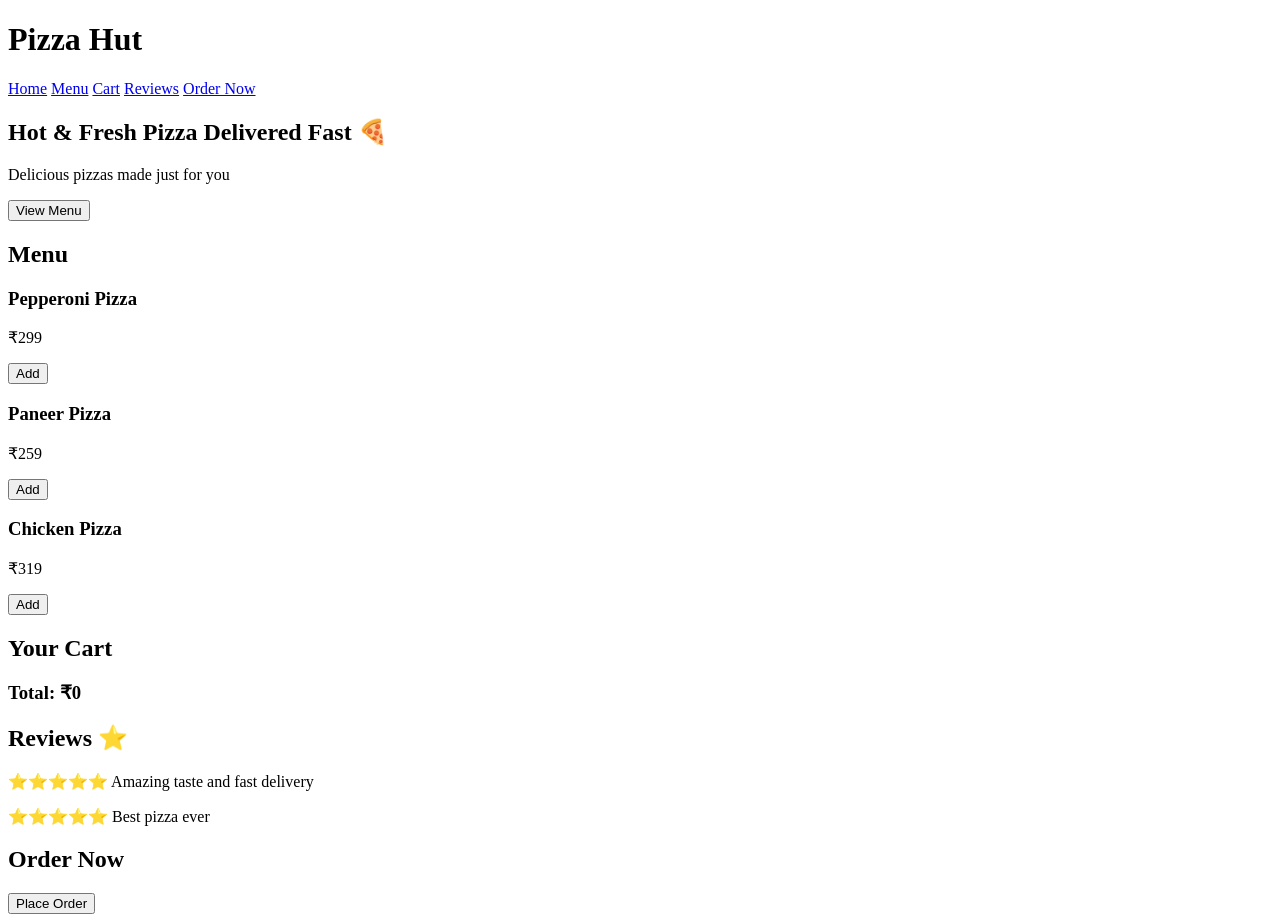
==== index.html @ 795f5e64 "Add initial HTML structure for Pizza Hut website" ====
<!DOCTYPE html>
<html lang="en">
<head>
  <meta charset="UTF-8" />
  <title>Pizza Hut | Order Pizza Online</title>
  <link rel="stylesheet" href="style.css">
</head>
<body>

<header>
  <h1 class="logo">Pizza Hut</h1>
  <nav>
    <a href="#home">Home</a>
    <a href="#menu">Menu</a>
    <a href="#cart">Cart</a>
    <a href="#reviews">Reviews</a>
    <a href="#order">Order Now</a>
  </nav>
</header>

<section id="home" class="hero">
  <h2>Hot & Fresh Pizza Delivered Fast 🍕</h2>
  <p>Delicious pizzas made just for you</p>
  <button onclick="scrollToMenu()">View Menu</button>
</section>

<section id="menu">
  <h2>Menu</h2>

  <div class="menu-item">
    <h3>Pepperoni Pizza</h3>
    <p>₹299</p>
    <button onclick="addToCart('Pepperoni Pizza',299)">Add</button>
  </div>

  <div class="menu-item">
    <h3>Paneer Pizza</h3>
    <p>₹259</p>
    <button onclick="addToCart('Paneer Pizza',259)">Add</button>
  </div>

  <div class="menu-item">
    <h3>Chicken Pizza</h3>
    <p>₹319</p>
    <button onclick="addToCart('Chicken Pizza',319)">Add</button>
  </div>
</section>

<section id="cart">
  <h2>Your Cart</h2>
  <ul id="cartItems"></ul>
  <h3>Total: ₹<span id="total">0</span></h3>
</section>

<section id="reviews">
  <h2>Reviews ⭐</h2>
  <p>⭐⭐⭐⭐⭐ Amazing taste and fast delivery</p>
  <p>⭐⭐⭐⭐⭐ Best pizza ever</p>
</section>

<section id="order">
  <h2>Order Now</h2>
  <button onclick="placeOrder()">Place Order</button>
</section>

<script src="script.js"></script>
</body>
</html>
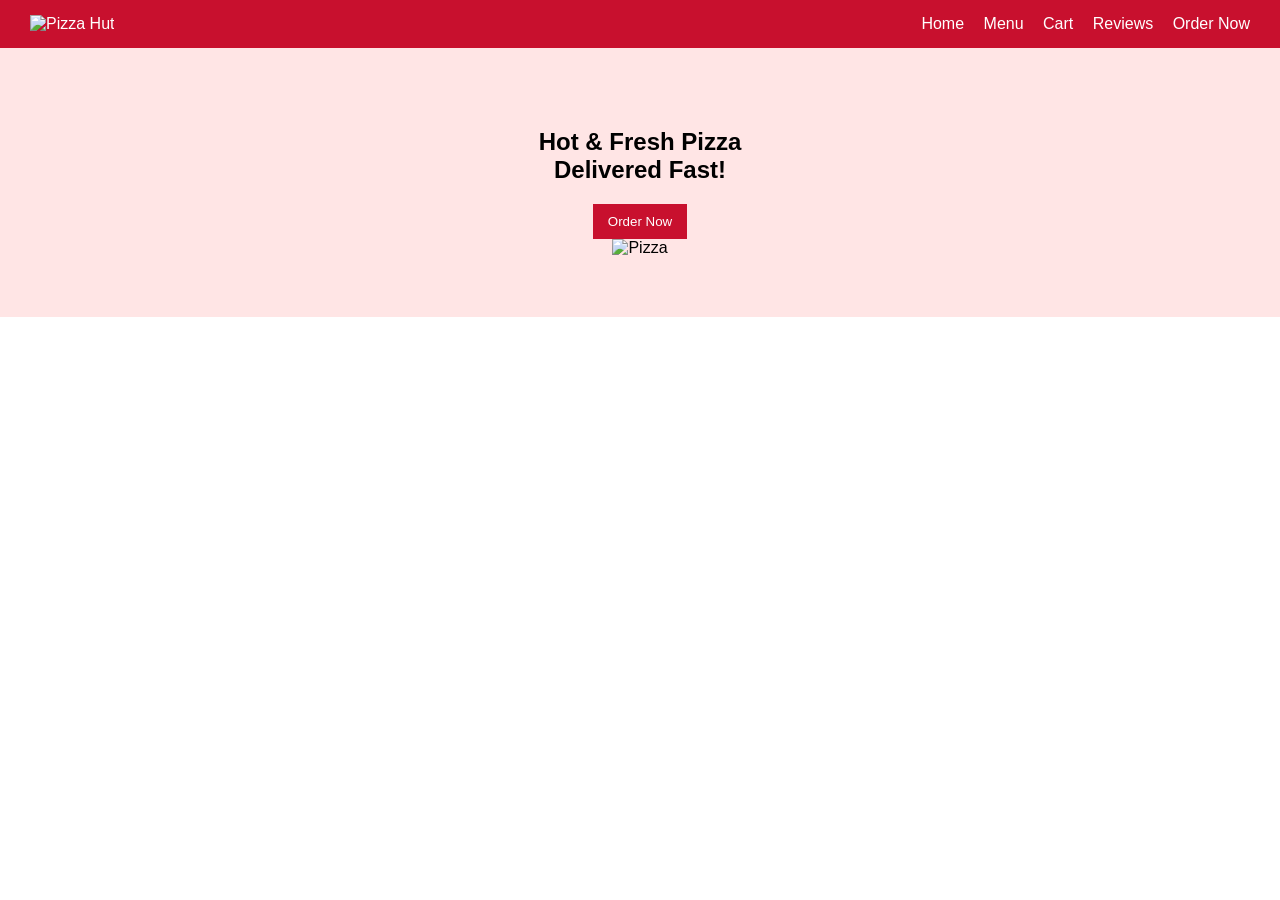
==== commit c042a3c6: "Refactor HTML structure and update header section" ====
--- a/index.html
+++ b/index.html
@@ -2,67 +2,38 @@
 <html lang="en">
 <head>
   <meta charset="UTF-8" />
-  <title>Pizza Hut | Order Pizza Online</title>
-  <link rel="stylesheet" href="style.css">
+  <title>Pizza Hut</title>
+  <link rel="stylesheet" href="style.css" />
 </head>
 <body>
 
-<header>
-  <h1 class="logo">Pizza Hut</h1>
-  <nav>
-    <a href="#home">Home</a>
-    <a href="#menu">Menu</a>
-    <a href="#cart">Cart</a>
-    <a href="#reviews">Reviews</a>
-    <a href="#order">Order Now</a>
-  </nav>
-</header>
+  <!-- HEADER -->
+  <header class="navbar">
+    <div class="logo">
+      <img src="images/logo.png" alt="Pizza Hut">
+    </div>
+    <nav>
+      <a href="#">Home</a>
+      <a href="#">Menu</a>
+      <a href="#">Cart</a>
+      <a href="#">Reviews</a>
+      <a class="order-btn" href="#">Order Now</a>
+    </nav>
+  </header>
 
-<section id="home" class="hero">
-  <h2>Hot & Fresh Pizza Delivered Fast 🍕</h2>
-  <p>Delicious pizzas made just for you</p>
-  <button onclick="scrollToMenu()">View Menu</button>
-</section>
+  <!-- HERO SECTION -->
+  <section class="hero">
+    <div class="hero-text">
+      <h1>Hot & Fresh Pizza<br>Delivered Fast!</h1>
+      <button>Order Now</button>
+    </div>
 
-<section id="menu">
-  <h2>Menu</h2>
+    <!-- CIRCULAR CAROUSEL -->
+    <div class="carousel">
+      <img id="pizzaImage" src="images/pizza1.jpg" alt="Pizza">
+    </div>
+  </section>
 
-  <div class="menu-item">
-    <h3>Pepperoni Pizza</h3>
-    <p>₹299</p>
-    <button onclick="addToCart('Pepperoni Pizza',299)">Add</button>
-  </div>
-
-  <div class="menu-item">
-    <h3>Paneer Pizza</h3>
-    <p>₹259</p>
-    <button onclick="addToCart('Paneer Pizza',259)">Add</button>
-  </div>
-
-  <div class="menu-item">
-    <h3>Chicken Pizza</h3>
-    <p>₹319</p>
-    <button onclick="addToCart('Chicken Pizza',319)">Add</button>
-  </div>
-</section>
-
-<section id="cart">
-  <h2>Your Cart</h2>
-  <ul id="cartItems"></ul>
-  <h3>Total: ₹<span id="total">0</span></h3>
-</section>
-
-<section id="reviews">
-  <h2>Reviews ⭐</h2>
-  <p>⭐⭐⭐⭐⭐ Amazing taste and fast delivery</p>
-  <p>⭐⭐⭐⭐⭐ Best pizza ever</p>
-</section>
-
-<section id="order">
-  <h2>Order Now</h2>
-  <button onclick="placeOrder()">Place Order</button>
-</section>
-
-<script src="script.js"></script>
+  <script src="script.js"></script>
 </body>
 </html>
--- a/style.css
+++ b/style.css
@@ -0,0 +1,42 @@
+body {
+  font-family: Arial, sans-serif;
+  margin: 0;
+}
+
+header {
+  background: #c8102e;
+  color: white;
+  padding: 15px 30px;
+  display: flex;
+  justify-content: space-between;
+}
+
+nav a {
+  color: white;
+  margin-left: 15px;
+  text-decoration: none;
+}
+
+.hero {
+  background: #ffe5e5;
+  text-align: center;
+  padding: 60px;
+}
+
+button {
+  background: #c8102e;
+  color: white;
+  border: none;
+  padding: 10px 15px;
+  cursor: pointer;
+}
+
+section {
+  padding: 40px;
+}
+
+.menu-item {
+  border: 1px solid #ddd;
+  padding: 15px;
+  margin-bottom: 15px;
+}
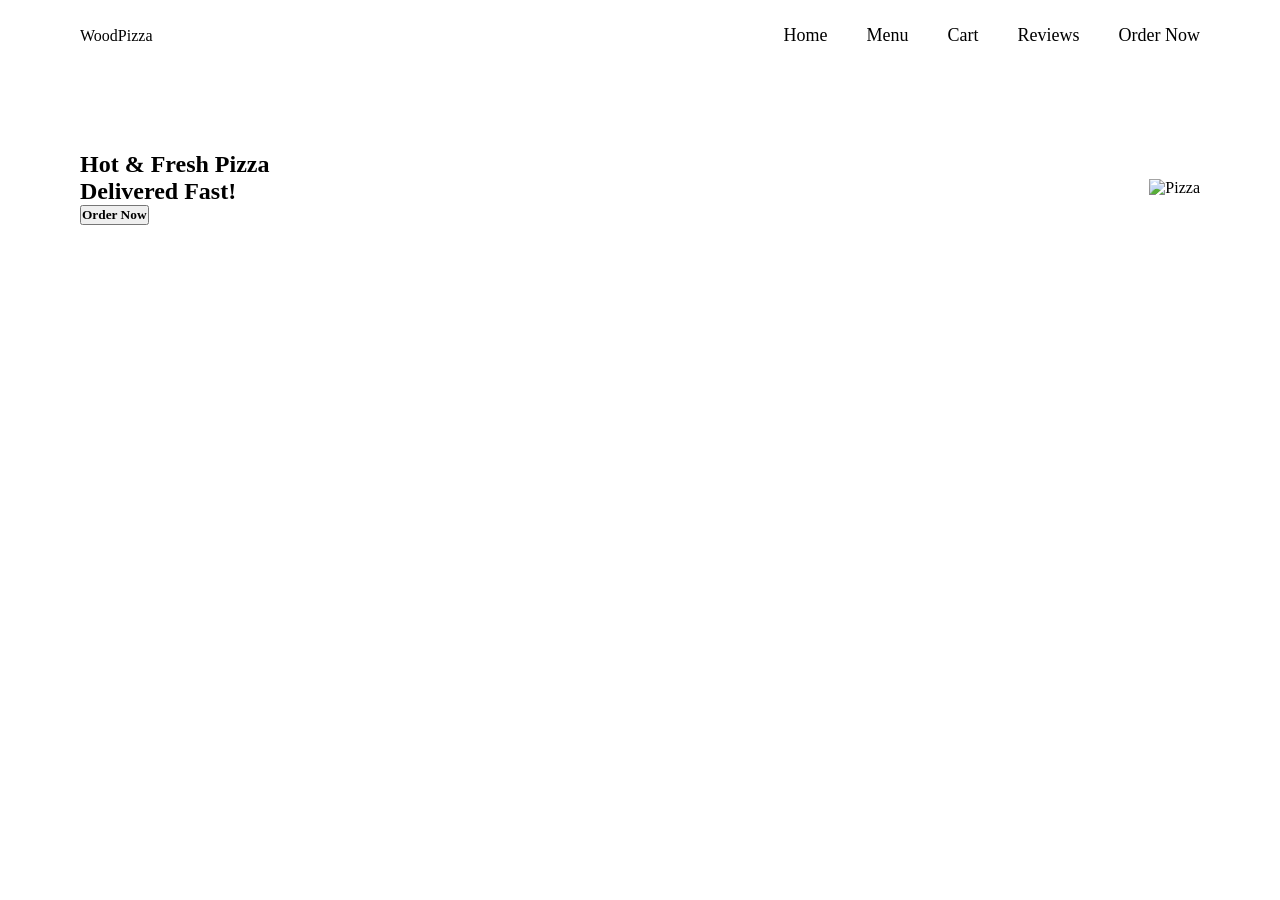
==== commit 70cb0d23: "Update HTML structure and branding from Pizza Hut to WoodPizza" ====
--- a/index.html
+++ b/index.html
@@ -1,39 +1,40 @@
 <!DOCTYPE html>
 <html lang="en">
 <head>
-  <meta charset="UTF-8" />
-  <title>Pizza Hut</title>
-  <link rel="stylesheet" href="style.css" />
+    <meta charset="UTF-8">
+    <title>WoodPizza</title>
+    <link rel="stylesheet" href="style.css">
 </head>
 <body>
 
-  <!-- HEADER -->
-  <header class="navbar">
+<!-- NAVBAR -->
+<header class="navbar">
     <div class="logo">
-      <img src="images/logo.png" alt="Pizza Hut">
-    </div>
-    <nav>
-      <a href="#">Home</a>
-      <a href="#">Menu</a>
-      <a href="#">Cart</a>
-      <a href="#">Reviews</a>
-      <a class="order-btn" href="#">Order Now</a>
-    </nav>
-  </header>
-
-  <!-- HERO SECTION -->
-  <section class="hero">
-    <div class="hero-text">
-      <h1>Hot & Fresh Pizza<br>Delivered Fast!</h1>
-      <button>Order Now</button>
+        <span class="wood">Wood</span><span class="pizza">Pizza</span>
     </div>
 
-    <!-- CIRCULAR CAROUSEL -->
-    <div class="carousel">
-      <img id="pizzaImage" src="images/pizza1.jpg" alt="Pizza">
+    <nav>
+        <a href="#">Home</a>
+        <a href="#">Menu</a>
+        <a href="#">Cart</a>
+        <a href="#">Reviews</a>
+        <a href="#" class="btn">Order Now</a>
+    </nav>
+</header>
+
+<!-- HERO SECTION -->
+<section class="hero">
+    <div class="content">
+        <h1>Hot & Fresh Pizza<br>Delivered Fast!</h1>
+        <button class="order-btn">Order Now</button>
     </div>
-  </section>
 
-  <script src="script.js"></script>
+    <!-- CIRCULAR IMAGE CAROUSEL -->
+    <div class="pizza-container">
+        <img id="pizzaImage" src="p1.jpg" alt="Pizza">
+    </div>
+</section>
+
+<script src="script.js"></script>
 </body>
 </html>
--- a/style.css
+++ b/style.css
@@ -1,42 +1,74 @@
-body {
-  font-family: Arial, sans-serif;
+* {
   margin: 0;
+  padding: 0;
+  box-sizing: border-box;
+  font-family: 'Georgia', serif;
 }
 
-header {
-  background: #c8102e;
-  color: white;
-  padding: 15px 30px;
+body {
+  background: #fff;
+}
+
+/* NAVBAR */
+.navbar {
   display: flex;
   justify-content: space-between;
+  align-items: center;
+  padding: 25px 80px;
+}
+
+.logo img {
+  width: 80px;
 }
 
 nav a {
-  color: white;
-  margin-left: 15px;
+  margin-left: 35px;
   text-decoration: none;
+  color: #000;
+  font-size: 18px;
 }
 
-.hero {
-  background: #ffe5e5;
-  text-align: center;
-  padding: 60px;
+.order-btn {
+  font-weight: bold;
 }
 
-button {
-  background: #c8102e;
-  color: white;
+/* HERO */
+.hero {
+  display: flex;
+  align-items: center;
+  justify-content: space-between;
+  padding: 80px;
+}
+
+.hero-text h1 {
+  font-size: 48px;
+  line-height: 1.2;
+}
+
+.hero-text button {
+  margin-top: 30px;
+  padding: 15px 40px;
+  font-size: 18px;
+  background: #ef3b3b;
+  color: #fff;
   border: none;
-  padding: 10px 15px;
+  border-radius: 40px;
   cursor: pointer;
 }
 
-section {
-  padding: 40px;
+/* CAROUSEL */
+.carousel {
+  width: 380px;
+  height: 380px;
+  border-radius: 50%;
+  overflow: hidden;
+  box-shadow: 0 25px 60px rgba(0,0,0,0.25);
 }
 
-.menu-item {
-  border: 1px solid #ddd;
-  padding: 15px;
-  margin-bottom: 15px;
+.carousel img {
+  width: 100%;
+  height: 100%;
+  object-fit: cover;
+  border-radius: 50%;
+  transition: opacity 0.5s ease-in-out;
 }
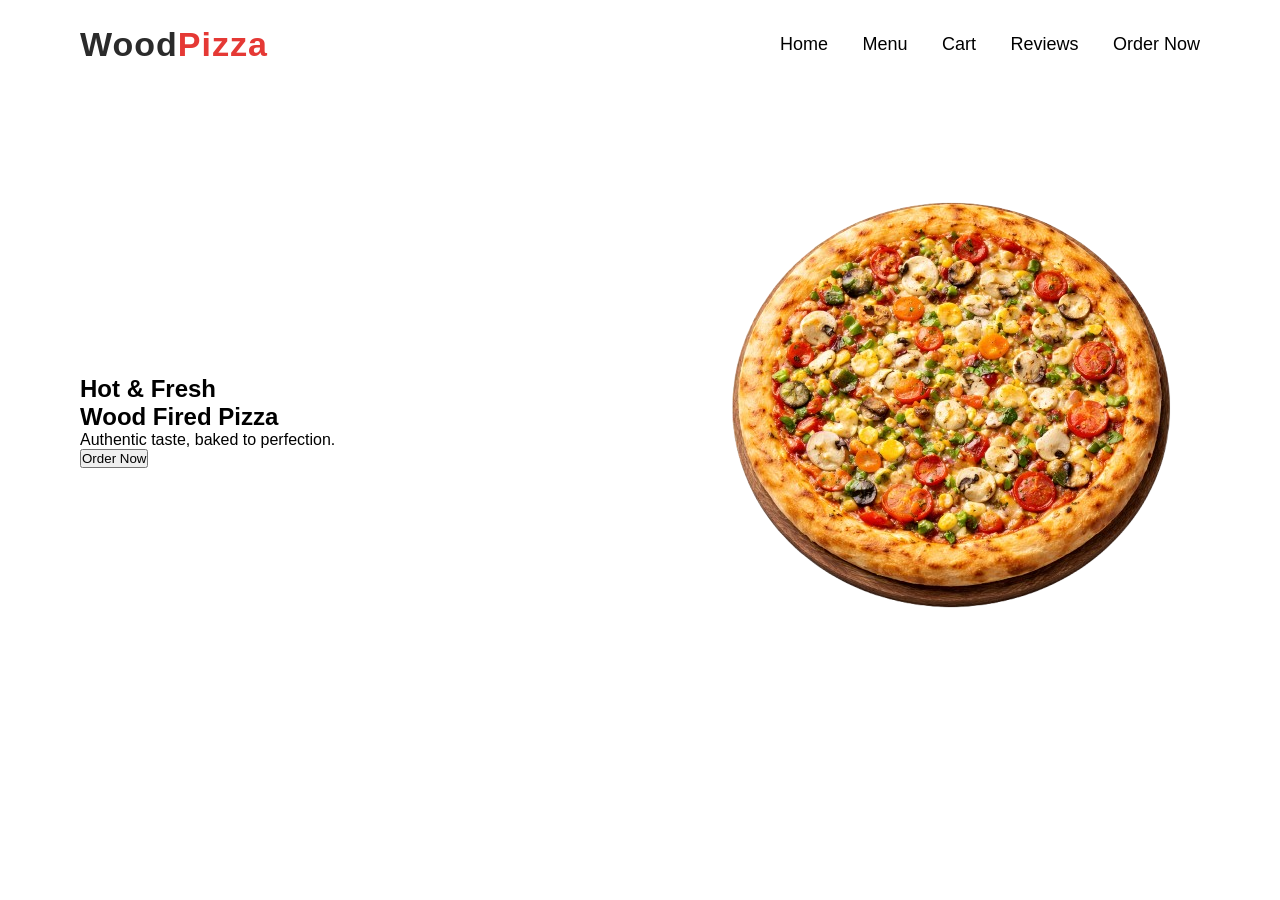
==== commit b3963580: "Refactor HTML structure and update elements" ====
--- a/index.html
+++ b/index.html
@@ -1,38 +1,42 @@
 <!DOCTYPE html>
 <html lang="en">
 <head>
-    <meta charset="UTF-8">
-    <title>WoodPizza</title>
-    <link rel="stylesheet" href="style.css">
+  <meta charset="UTF-8">
+  <title>WoodPizza</title>
+  <link rel="stylesheet" href="style.css">
 </head>
 <body>
 
 <!-- NAVBAR -->
 <header class="navbar">
-    <div class="logo">
-        <span class="wood">Wood</span><span class="pizza">Pizza</span>
-    </div>
+  <div class="logo">
+    <span class="wood">Wood</span><span class="pizza">Pizza</span>
+  </div>
 
-    <nav>
-        <a href="#">Home</a>
-        <a href="#">Menu</a>
-        <a href="#">Cart</a>
-        <a href="#">Reviews</a>
-        <a href="#" class="btn">Order Now</a>
-    </nav>
+  <nav>
+    <a href="#">Home</a>
+    <a href="#">Menu</a>
+    <a href="#">Cart</a>
+    <a href="#">Reviews</a>
+    <a href="#" class="order-link">Order Now</a>
+  </nav>
 </header>
 
 <!-- HERO SECTION -->
 <section class="hero">
-    <div class="content">
-        <h1>Hot & Fresh Pizza<br>Delivered Fast!</h1>
-        <button class="order-btn">Order Now</button>
-    </div>
+  <div class="hero-text">
+    <h1>
+      Hot & Fresh <br>
+      Wood Fired Pizza
+    </h1>
+    <p>Authentic taste, baked to perfection.</p>
+    <button>Order Now</button>
+  </div>
 
-    <!-- CIRCULAR IMAGE CAROUSEL -->
-    <div class="pizza-container">
-        <img id="pizzaImage" src="p1.jpg" alt="Pizza">
-    </div>
+  <!-- CIRCULAR CAROUSEL -->
+  <div class="pizza-circle">
+    <img id="pizzaImage" src="p1.png" alt="Pizza">
+  </div>
 </section>
 
 <script src="script.js"></script>
--- a/style.css
+++ b/style.css
@@ -1,74 +1,87 @@
 * {
-  margin: 0;
-  padding: 0;
-  box-sizing: border-box;
-  font-family: 'Georgia', serif;
+    margin: 0;
+    padding: 0;
+    box-sizing: border-box;
+    font-family: 'Segoe UI', sans-serif;
 }
 
 body {
-  background: #fff;
+    background: #ffffff;
 }
 
 /* NAVBAR */
 .navbar {
-  display: flex;
-  justify-content: space-between;
-  align-items: center;
-  padding: 25px 80px;
+    display: flex;
+    justify-content: space-between;
+    align-items: center;
+    padding: 25px 80px;
 }
 
-.logo img {
-  width: 80px;
+.logo {
+    font-size: 34px;
+    font-weight: 800;
+    letter-spacing: 1px;
 }
 
-nav a {
-  margin-left: 35px;
-  text-decoration: none;
-  color: #000;
-  font-size: 18px;
+.logo .wood {
+    color: #2b2b2b;
 }
 
-.order-btn {
-  font-weight: bold;
+.logo .pizza {
+    color: #e53935;
+}
+
+.navbar nav a {
+    margin-left: 30px;
+    text-decoration: none;
+    color: #000;
+    font-size: 18px;
+}
+
+.navbar .btn {
+    background: #e53935;
+    color: white;
+    padding: 10px 22px;
+    border-radius: 30px;
 }
 
 /* HERO */
 .hero {
-  display: flex;
-  align-items: center;
-  justify-content: space-between;
-  padding: 80px;
+    display: flex;
+    align-items: center;
+    justify-content: space-between;
+    padding: 80px;
 }
 
-.hero-text h1 {
-  font-size: 48px;
-  line-height: 1.2;
+.content h1 {
+    font-size: 50px;
+    line-height: 1.2;
 }
 
-.hero-text button {
-  margin-top: 30px;
-  padding: 15px 40px;
-  font-size: 18px;
-  background: #ef3b3b;
-  color: #fff;
-  border: none;
-  border-radius: 40px;
-  cursor: pointer;
+.order-btn {
+    margin-top: 30px;
+    background: #e53935;
+    color: white;
+    border: none;
+    padding: 15px 35px;
+    font-size: 18px;
+    border-radius: 40px;
+    cursor: pointer;
 }
 
-/* CAROUSEL */
-.carousel {
-  width: 380px;
-  height: 380px;
-  border-radius: 50%;
-  overflow: hidden;
-  box-shadow: 0 25px 60px rgba(0,0,0,0.25);
+/* PIZZA IMAGE */
+.pizza-container {
+    width: 420px;
+    height: 420px;
+    border-radius: 50%;
+    overflow: hidden;
+    box-shadow: 0 25px 50px rgba(0,0,0,0.25);
 }
 
-.carousel img {
-  width: 100%;
-  height: 100%;
-  object-fit: cover;
-  border-radius: 50%;
-  transition: opacity 0.5s ease-in-out;
+.pizza-container img {
+    width: 100%;
+    height: 100%;
+    object-fit: cover;
+    border-radius: 50%;
+    transition: opacity 0.6s ease-in-out;
 }
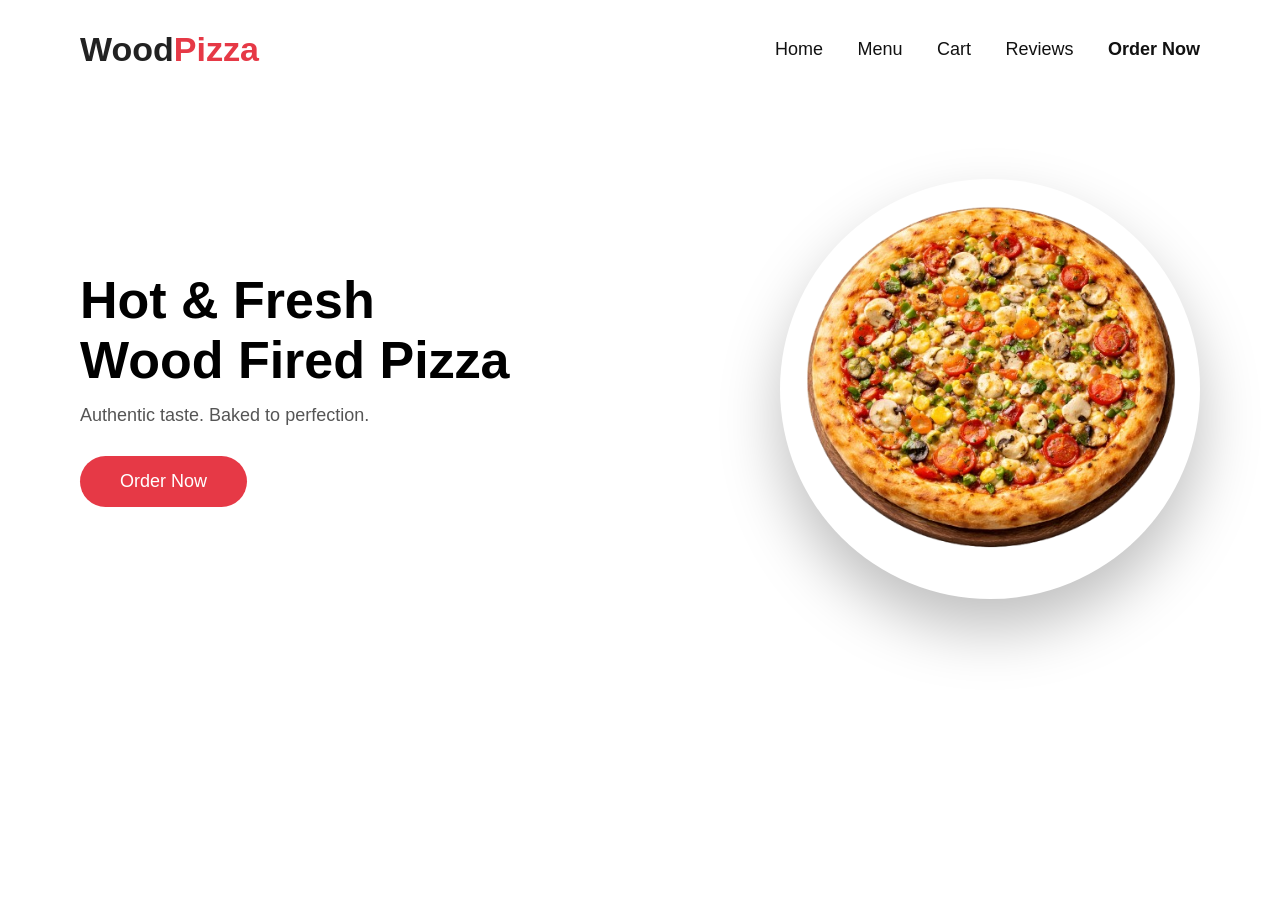
==== commit da2d4168: "Refactor hero section and carousel markup Updated the hero section text and modified the carousel st" ====
--- a/index.html
+++ b/index.html
@@ -24,19 +24,29 @@
 
 <!-- HERO SECTION -->
 <section class="hero">
+
   <div class="hero-text">
     <h1>
       Hot & Fresh <br>
       Wood Fired Pizza
     </h1>
-    <p>Authentic taste, baked to perfection.</p>
+    <p>Authentic taste. Baked to perfection.</p>
     <button>Order Now</button>
   </div>
 
-  <!-- CIRCULAR CAROUSEL -->
-  <div class="pizza-circle">
-    <img id="pizzaImage" src="p1.png" alt="Pizza">
+  <!-- WHEEL + CAROUSEL -->
+  <div class="wheel-wrapper">
+
+    <!-- 45° ARC -->
+    <div class="wheel-arc"></div>
+
+    <!-- PIZZA CIRCLE -->
+    <div class="pizza-circle">
+      <img id="pizzaImage" src="p1.png" alt="Pizza">
+    </div>
+
   </div>
+
 </section>
 
 <script src="script.js"></script>
--- a/style.css
+++ b/style.css
@@ -1,87 +1,94 @@
 * {
-    margin: 0;
-    padding: 0;
-    box-sizing: border-box;
-    font-family: 'Segoe UI', sans-serif;
+  margin: 0;
+  padding: 0;
+  box-sizing: border-box;
+  font-family: 'Segoe UI', sans-serif;
 }
 
 body {
-    background: #ffffff;
+  background: #fff;
 }
 
 /* NAVBAR */
 .navbar {
-    display: flex;
-    justify-content: space-between;
-    align-items: center;
-    padding: 25px 80px;
+  display: flex;
+  justify-content: space-between;
+  align-items: center;
+  padding: 30px 80px;
 }
 
 .logo {
-    font-size: 34px;
-    font-weight: 800;
-    letter-spacing: 1px;
+  font-size: 34px;
+  font-weight: 800;
 }
 
 .logo .wood {
-    color: #2b2b2b;
+  color: #222;
 }
 
 .logo .pizza {
-    color: #e53935;
+  color: #e63946;
 }
 
-.navbar nav a {
-    margin-left: 30px;
-    text-decoration: none;
-    color: #000;
-    font-size: 18px;
+nav a {
+  margin-left: 30px;
+  text-decoration: none;
+  color: #111;
+  font-size: 18px;
 }
 
-.navbar .btn {
-    background: #e53935;
-    color: white;
-    padding: 10px 22px;
-    border-radius: 30px;
+.order-link {
+  font-weight: bold;
 }
 
 /* HERO */
 .hero {
-    display: flex;
-    align-items: center;
-    justify-content: space-between;
-    padding: 80px;
+  display: flex;
+  justify-content: space-between;
+  align-items: center;
+  padding: 80px;
 }
 
-.content h1 {
-    font-size: 50px;
-    line-height: 1.2;
+.hero-text h1 {
+  font-size: 52px;
+  line-height: 1.15;
 }
 
-.order-btn {
-    margin-top: 30px;
-    background: #e53935;
-    color: white;
-    border: none;
-    padding: 15px 35px;
-    font-size: 18px;
-    border-radius: 40px;
-    cursor: pointer;
+.hero-text p {
+  margin-top: 15px;
+  font-size: 18px;
+  color: #555;
 }
 
-/* PIZZA IMAGE */
-.pizza-container {
-    width: 420px;
-    height: 420px;
-    border-radius: 50%;
-    overflow: hidden;
-    box-shadow: 0 25px 50px rgba(0,0,0,0.25);
+.hero-text button {
+  margin-top: 30px;
+  padding: 15px 40px;
+  font-size: 18px;
+  background: #e63946;
+  color: white;
+  border: none;
+  border-radius: 50px;
+  cursor: pointer;
 }
 
-.pizza-container img {
-    width: 100%;
-    height: 100%;
-    object-fit: cover;
-    border-radius: 50%;
-    transition: opacity 0.6s ease-in-out;
+/* PIZZA CIRCLE */
+.pizza-circle {
+  width: 420px;
+  height: 420px;
+  border-radius: 50%;
+  overflow: hidden;
+  position: relative;
+  box-shadow: 0 30px 60px rgba(0,0,0,0.25);
 }
+
+.pizza-circle img {
+  width: 100%;
+  height: 100%;
+  object-fit: cover;
+  border-radius: 50%;
+  position: absolute;
+  top: 0;
+  left: 0;
+  transition: transform 0.7s ease-in-out;
+}
+
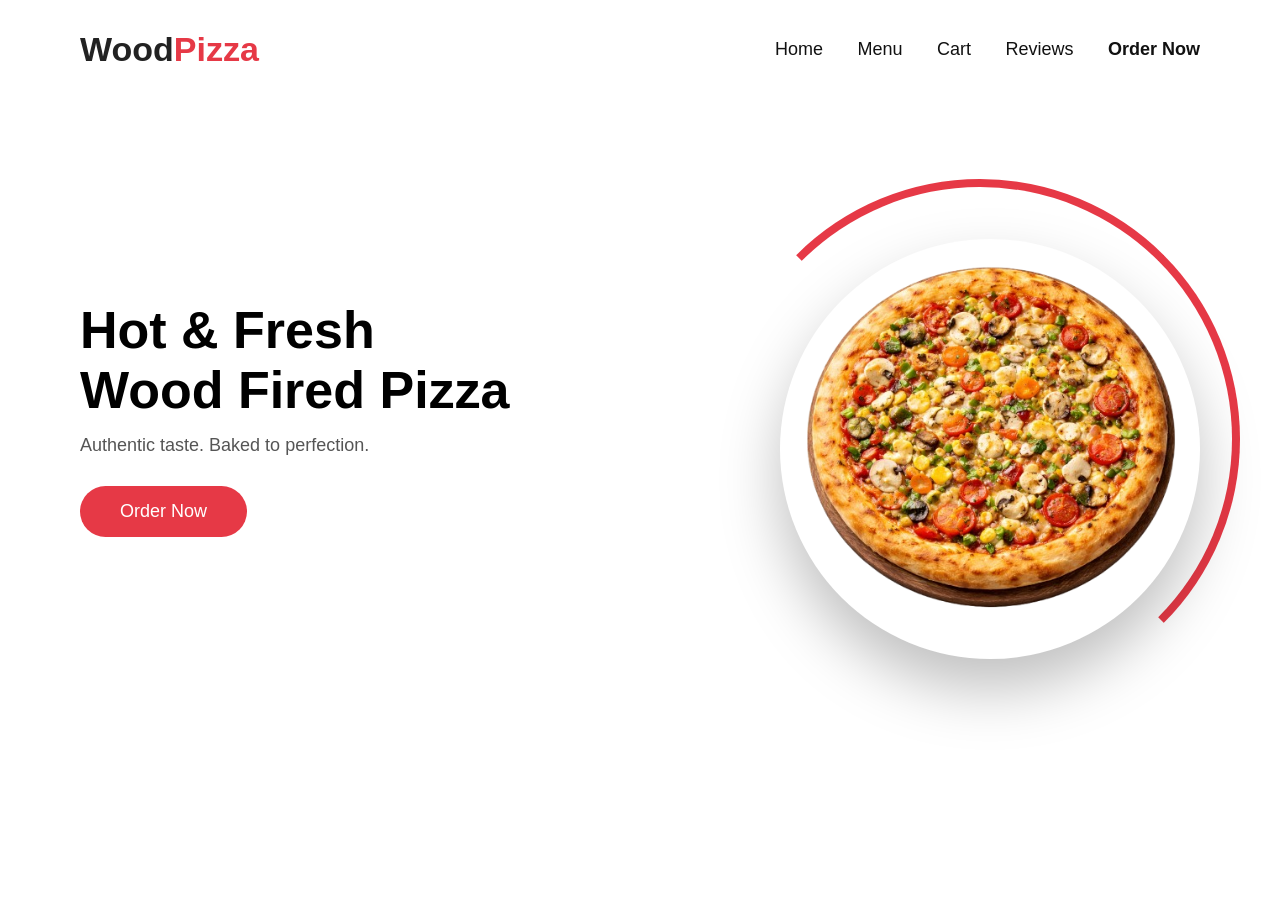
==== commit c229e13d: "Update navigation links to point to correct pages" ====
--- a/index.html
+++ b/index.html
@@ -13,13 +13,13 @@
     <span class="wood">Wood</span><span class="pizza">Pizza</span>
   </div>
 
-  <nav>
-    <a href="#">Home</a>
-    <a href="#">Menu</a>
-    <a href="#">Cart</a>
-    <a href="#">Reviews</a>
-    <a href="#" class="order-link">Order Now</a>
-  </nav>
+<nav>
+  <a href="index.html">Home</a>
+  <a href="menu.html">Menu</a>
+  <a href="cart.html">Cart</a>
+  <a href="reviews.html">Reviews</a>
+  <a href="menu.html" class="order-link">Order Now</a>
+</nav>
 </header>
 
 <!-- HERO SECTION -->
--- a/style.css
+++ b/style.css
@@ -6,7 +6,7 @@
 }
 
 body {
-  background: #fff;
+  background: #ffffff;
 }
 
 /* NAVBAR */
@@ -35,6 +35,11 @@
   text-decoration: none;
   color: #111;
   font-size: 18px;
+  transition: 0.3s;
+}
+
+nav a:hover {
+  color: #e63946;
 }
 
 .order-link {
@@ -60,7 +65,8 @@
   color: #555;
 }
 
-.hero-text button {
+/* GLOBAL BUTTON */
+button {
   margin-top: 30px;
   padding: 15px 40px;
   font-size: 18px;
@@ -69,16 +75,45 @@
   border: none;
   border-radius: 50px;
   cursor: pointer;
+  transition: 0.3s;
 }
 
-/* PIZZA CIRCLE */
+button:hover {
+  background: #c92c3a;
+  transform: scale(1.05);
+}
+
+/* WHEEL */
+.wheel-wrapper {
+  position: relative;
+  width: 480px;
+  height: 480px;
+}
+
+.wheel-arc {
+  position: absolute;
+  bottom: -40px;
+  right: -40px;
+  width: 520px;
+  height: 520px;
+  border-radius: 50%;
+  border: 8px solid transparent;
+  border-top: 8px solid #e63946;
+  border-right: 8px solid #e63946;
+  animation: slowSpin 18s linear infinite;
+}
+
 .pizza-circle {
+  position: absolute;
+  bottom: 0;
+  right: 0;
   width: 420px;
   height: 420px;
   border-radius: 50%;
   overflow: hidden;
-  position: relative;
+  background: #fff;
   box-shadow: 0 30px 60px rgba(0,0,0,0.25);
+  z-index: 2;
 }
 
 .pizza-circle img {
@@ -86,9 +121,71 @@
   height: 100%;
   object-fit: cover;
   border-radius: 50%;
-  position: absolute;
-  top: 0;
-  left: 0;
-  transition: transform 0.7s ease-in-out;
+  transition: transform 0.6s ease;
 }
 
+/* PAGE SECTIONS */
+.page {
+  padding: 80px;
+}
+
+.page h1 {
+  font-size: 40px;
+  margin-bottom: 30px;
+}
+
+/* MENU CARDS */
+.card {
+  background: #fff;
+  padding: 20px;
+  margin-bottom: 20px;
+  border-radius: 15px;
+  box-shadow: 0 10px 30px rgba(0,0,0,0.1);
+  transition: 0.3s;
+}
+
+.card:hover {
+  transform: translateY(-5px);
+}
+
+.card h3 {
+  font-size: 22px;
+}
+
+.card p {
+  margin: 10px 0;
+  color: #555;
+}
+
+/* CART */
+#cartItems p {
+  font-size: 18px;
+  margin-bottom: 10px;
+}
+
+/* REVIEWS */
+#reviews p {
+  background: #f9f9f9;
+  padding: 12px;
+  border-radius: 10px;
+  margin-bottom: 10px;
+}
+
+/* INPUT */
+input {
+  padding: 12px;
+  width: 250px;
+  border-radius: 8px;
+  border: 1px solid #ccc;
+  margin-top: 20px;
+}
+
+/* ANIMATION */
+@keyframes slowSpin {
+  from {
+    transform: rotate(45deg);
+  }
+  to {
+    transform: rotate(405deg);
+  }
+}
